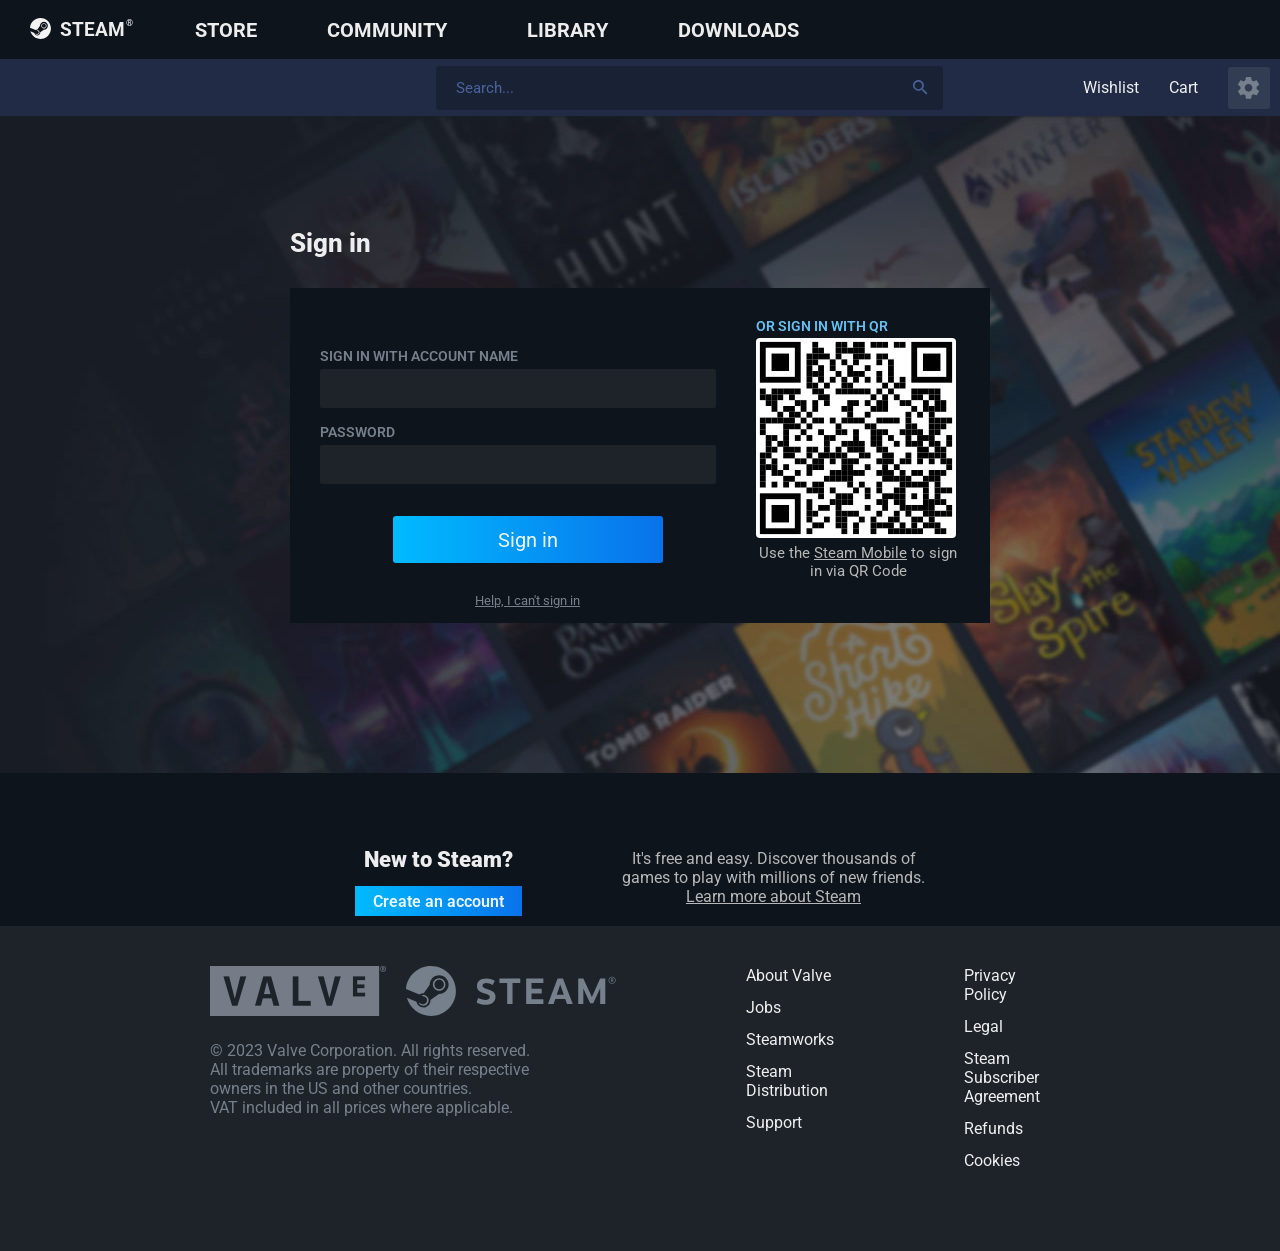
==== steam_sign-in/steam_sign-in.html @ d7ae03c8 "Add files via upload" ====
<!DOCTYPE html>
<html lang="en">

<head>
    <meta charset="UTF-8">
    <meta name="viewport" content="width=device-width, initial-scale=1.0">
    <title>Document</title>
    <link rel="stylesheet" href="/steam_sign-in/css/steam_sign-in.css">
</head>

<body>
    <header class="steam__header">
        <!-- Header up -->
        <div class="header__up">
            <!-- Header logo -->
            <div class="header__logo">
                <img src="/img/header/logo/logo-steam.svg" alt="steam-logo" class="header__logo-img">
                <p class="header__logo-name">STEAM</p>
                <p class="header__logo-name-r">®</p>
            </div>
            <!-- Header Nav -->
            <nav class="header__nav">
                <ul class="header__nav-list">
                    <ol class="header__link"><a href="#" class="header__link-item header__link-store">Store</a></ol>
                    <ol class="header__link"><a href="#" class="header__link-item header__link-community">Community</a>
                    </ol>
                    <ol class="header__link"><a href="#" class="header__link-item header__link-name">XXXXXX</a></ol>
                    <ol class="header__link"><a href="#" class="header__link-item header__link-library">Library</a></ol>
                    <ol class="header__link"><a href="#" class="header__link-item header__link-download">Downloads</a>
                    </ol>
                </ul>
            </nav>
            <!-- Header Acc -->
            <div class="header__acc-group">
                <div class="header__acc">
                    <img src="/img/header/avatar/ava_1.png" alt="" class="header__acc-image">
                    <a class="header__acc-name" href="/steam_registration/steam_registration.html">Login</a>
                    <p class="header__acc-balance">$5.46</p>
                    <img src="/img/header/acc group/vector-down.svg" alt="" class="header__acc-down">
                </div>
            </div>
            <div class="header__help-and-view">
                <a href="#" class="header__help">Help</a>
                <a href="#" class="header__view">View <img src="/img/header/acc group/vector-down-ser.svg" alt=""></a>
            </div>
        </div>
        <!-- Header down -->
        <div class="header__down">
            <!-- Header search -->
            <form class="header__search-form">
                <input type="text" placeholder="Search..." class="headre__store-search">
                <img src="img/header/serch and options/search.svg" alt="loupe" class="headre__store-search-loupe">
            </form>
            <!-- Header options -->
            <div class="header__options">
                <a href="/steam_registration/steam_registration.html" class="header__options-group">Wishlist</a>
                <a href="/steam_registration/steam_registration.html" class="header__options-group">Cart</a>
                <a href="#" class="header__options-button"><img src="./img/header/serch and options/options.svg"
                        alt="options" class="header__options-image"></a>
            </div>
        </div>
    </header>
    <!-- Main -->
    <main class="main__reg_steam">

        <div class="main__login_group">
            <p class="main__login_menu-title">Sign in</p>
            <div class="main__login_menu">
                <form class="main__login_sign_group">
                    <div class="zaglushka">
                        <label for="login" class="main__login_sign_label" id="login">Sign in with
                            account name</label>
                        <input type="text" name="login" class="main__login_sign_input main__login_sign_label-name">
                    </div>
                    <div class="zaglushka">
                        <label for="password" class="main__login_sign_label" id="password">password</label>
                        <input type="password" name="password" class="main__login_sign_input main__login_sign_label-password">
                    </div>
                    <div class="zaglushka_2">
                        <div class="aliha">Please check your password and account name and try again.</div>
                    </div>
                    <button type="button" onclick="Vivaarium()" class="main__login_sign_button">Sign in</button>
                    <a href="#" class="main__login_sign_help">Help, I can't sign in</a>
                </form>
                <div class="main__login_sign_qr-code-group">
                    <p class="main__login_sign_qr-code-title">Or sign in with QR</p>
                    <img src="img/main/qr-code/qrcode.svg" alt=""
                        class="main__login_sign_qr-code-image">
                    <p class="main__login_sign_qr-code-text">Use the <a href="#"
                            class="main__login_sign_qr-code-text-a">Steam Mobile</a> to sign in via QR Code</p>
                </div>
            </div>
        </div>
        <div class="main__reg_menu">
            <div class="main__reg-group">
                <p class="main__reg-title">New to Steam?</p>
                <a href="/steam_create/steam_create.html"><button class="main__reg-button">Create an account</button></a>
            </div>
            <p class="main__reg_menu-text">It's free and easy. Discover thousands of <br> games to play with millions of new
                friends. <br> <a href="" class="main__reg_menu-text-a">Learn more about Steam</a> </p>
        </div>
    </main>
    <!-- Footer -->
    <footer class="steam__footer">
        <div class="footer__logo-group">
            <div class="footer__logo-image-group">
                <img src="/img/footer/valve_log.svg" alt="">
                <img src="/img/footer/steam_logo.svg" alt="">
            </div>
            <p class="footer__logo-text">© 2023 Valve Corporation. All rights reserved. <br> All trademarks are property
                of
                their respective <br> owners in the US and other countries. <br>
                VAT included in all prices where applicable.</p>
        </div>
        <ul class="footer__links">
            <ol><a href="#" class="footer__link">About Valve</a></ol>
            <ol><a href="#" class="footer__link">Jobs</a></ol>
            <ol><a href="#" class="footer__link">Steamworks</a></ol>
            <ol><a href="#" class="footer__link">Steam Distribution</a></ol>
            <ol><a href="#" class="footer__link">Support</a></ol>
        </ul>
        <ul class="footer__links">
            <ol><a href="#" class="footer__link">Privacy Policy</a></ol>
            <ol><a href="#" class="footer__link">Legal</a></ol>
            <ol><a href="#" class="footer__link">Steam Subscriber Agreement</a></ol>
            <ol><a href="#" class="footer__link">Refunds</a></ol>
            <ol><a href="#" class="footer__link">Cookies</a></ol>
        </ul>
        <div class="footer__mesage">
            <a href="#" class="footer__link-facebook"><img src="/img/footer/facebook_logo.svg" alt=""></a>
            <a href="#" class="footer__link-twitter"><img src="/img/footer/twitter_logo.svg" alt=""></a>
        </div>
    </footer>
</body>
<script src="/steam_sign-in/js/js.js"></script>
</html>
---- steam_sign-in/css/steam_sign-in.css ----
@import url('https://fonts.googleapis.com/css2?family=Roboto:ital,wght@0,100..900;1,100..900&display=swap');

* {
    margin: 0;
    padding: 0;
    box-sizing: border-box;
    font-family: "Roboto", sans-serif;
    scrollbar-width: none;
}

body {
    background-color: #202A3B;

}

/* Header */

/* Header up */
.header__up {
    width: 100%;
    height: 59px;
    display: flex;
    padding: 0px 30px;
    background-color: #0E141B;
    align-items: center;

}

/* Header Logo */
.header__logo {
    display: flex;
    align-items: start;
    color: rgba(255, 255, 255, 0.925);
    gap: 9px;
    position: relative;
}

.header__logo-img {
    width: 21px;
    height: 21px;
}

.header__logo-name {
    font-size: 19px;
    font-weight: 700;
}

.header__logo-name-r {
    font-size: 9px;
    position: absolute;
    margin-left: 96px;
}

/* Header Nav */
.header__nav-list {
    display: flex;
    gap: 70px;
    margin-left: 70px;
}

.header__link-item {
    font-size: 20px;
    font-weight: 700;
    color: rgba(255, 255, 255, 0.925);
    text-decoration: none;
    text-transform: uppercase;
}


/* Header Acc */
.header__acc-name {
    text-decoration: none;
}

.header__acc-balance {
    display: none;
}

.header__acc-down {
    display: none;
}

.header__acc-image {
    display: none;
}








.header__acc-group {
    display: flex;
    gap: 20px;
    margin-left: 720px;
    position: relative;
}

.header__acc-people {
    background-color: #1E2329;
    padding: 8px 16.5px;
    border-radius: 5px;
    display: flex;
    align-items: center;
}

.header__acc-notifications {
    background-color: #1E2329;
    padding: 8px 19.99px;
    border-radius: 5px;
    display: flex;
    align-items: center;
}

.header__acc-notifications-numbers {
    width: 18px;
    height: 18px;
    background-color: #66C0F4;
    position: absolute;
    border-radius: 100px;
    display: flex;
    align-items: center;
    justify-content: center;
    margin-left: 118px;
    margin-top: -3px;
    pointer-events: none;
}

.header__acc {

    border-radius: 5px;
    padding: 0px 8px 0px 4px;
    gap: 8px;
    display: flex;
    align-items: center;

}

.header__acc-name {
    font-size: 14px;
    color: rgba(255, 255, 255, 0.925);
}

.header__link-name {
    display: none;
}

.header__link-community {
    margin-right: -60px;
}

.header__acc-balance {
    color: #76808C;
}

.header__help-and-view {
    display: flex;
    margin-left: 20px;
    gap: 15px;
}

.header__help {
    text-decoration: none;
    color: #76808C;
}

.header__view {
    text-decoration: none;
    color: #76808C;
}

/* Header down */
.header__down {
    height: 57px;
    width: 100%;
    background-color: #212B45;
    display: flex;
    align-items: center;
    padding: 10px;
    justify-content: end;
    gap: 140px;
}

/* Header nav */
.header__store-list {
    display: flex;
    align-items: center;
    gap: 50px;
}

.header__store-item {
    text-decoration: none;
    color: rgba(255, 255, 255, 0.925);
    font-weight: 300;
    border-radius: 3px;
    font-size: 17px;
}

.header__store-home {
    padding: 12.5px 29px;
    background-color: #4B619B;
}

/* Header Search */
.header__search-form {
    position: relative;
}

.headre__store-search {
    width: 507px;
    height: 44px;
    border: none;
    border-radius: 3px;
    background-color: #0e141b62;
    padding: 0px 20px;
    font-size: 15px;
    color: rgba(255, 255, 255, 0.925);
    outline: none;

}

.headre__store-search::placeholder {
    color: #4B619B;
}

.headre__store-search-loupe {
    position: absolute;
    margin-left: -30px;
    margin-top: 14px;
}

/* Header options */
.header__options {
    display: flex;
    align-items: center;
    gap: 30px;
}

.header__options-group {
    color: rgba(255, 255, 255, 0.925);
    text-decoration: none;
}

.header__options-button {
    padding: 10px;
    background-color: #76808c31;
    display: flex;
    align-items: center;
    border-radius: 3px;
}

/* Main */
.main__reg_steam {
    width: 100%;
    height: 810px;
    background-image: url("/steam_sign-in/img/main/bakcground/image.png");
    display: flex;
    align-items: center;
    justify-content: end;
    gap: 150px;
    flex-direction: column;
}

.main__login_menu {
    width: 700px;
    height: 335px;
    background-color: #0e141b;
    padding: 30px;
    display: flex;
}

.main__login_sign_qr-code-image {
    width: 200px;
    border-radius: 4px;
    height: 200px;
}

.main__reg_menu {
    width: 100%;
    height: 153px;
    background-color: #0e141b;

}

.main__login_sign_qr-code-group {
    width: 100%;
    height: 200px;
    display: flex;
    flex-direction: column;
    margin-left: 40px;
}

.main__login_sign_qr-code-title {
    font-size: 14px;
    text-transform: uppercase;
    color: #66C0F4;
    font-weight: 600;
    margin-bottom: 4px;
}

.main__login_sign_qr-code-text {
    margin-top: 6px;
    font-size: 15px;
    text-align: center;
    color: rgba(197, 197, 197, 0.925);
}

.main__login_sign_qr-code-text-a {
    color: rgba(197, 197, 197, 0.925);
}

.main__login_menu-title {
    color: rgba(255, 255, 255, 0.925);
    font-size: 26px;
    font-weight: 800;
    position: absolute;
    margin-top: -60px;
}

.main__login_group {
    height: 335px;
    position: relative;
}

/* Sign menu */
.main__login_sign_group {
    display: flex;
    flex-direction: column;
    align-items: start;
    justify-content: center;
    gap: 16px;
}

.main__login_sign_input {
    width: 396px;
    height: 39px;
    border: none;
    border-radius: 2px;
    background-color: #1E2329;
    outline: none;
    padding-left: 10px;
    color: rgba(255, 255, 255, 0.925);
}

.main__login_sign_checkbox-name {
    color: #76808C;
}

.main__login_sign_checkbox {
    background-color: #1E2329;
    outline: none;
}

.main__login_sign_checkbox {
    width: 20px;
    height: 20px;
}

.main__login_sign_label {
    font-size: 14px;
    text-transform: uppercase;
    color: #76808C;
    font-weight: 600;
}

.zaglushka {
    display: flex;
    flex-direction: column;
    gap: 5px;
}

.zaglushka_2 {
    display: flex;
    gap: 10px;
}

.main__login_sign_label-name {
    color: #66C0F4;
}

.main__login_sign_button {
    width: 270px;
    height: 47px;
    margin-left: 73px;
    background: linear-gradient(90deg, rgba(0, 187, 255, 1) 0%, rgba(9, 114, 235, 1) 100%);
    border: none;
    border-radius: 3px;
    color: rgba(255, 255, 255, 0.925);
    font-size: 20px;
}

.main__login_sign_help {
    color: #76808C;
    font-size: 13px;
    margin-left: 155px;
    position: absolute;
    margin-top: 290px;
}

.main__reg_menu {
    display: flex;
    justify-content: center;
    align-items: end;
    padding: 10px;
    gap: 100px;
}

.main__reg-title {
    font-size: 22px;
    font-weight: 900;
    color: rgba(255, 255, 255, 0.925);
}

.main__reg-button {
    width: 167px;
    height: 30px;
    background: linear-gradient(90deg, rgba(0, 187, 255, 1) 0%, rgba(9, 114, 235, 1) 100%);
    border: none;
    color: rgba(255, 255, 255, 0.925);
    font-size: 16px;
    font-weight: 600;
}

.main__reg-group {
    display: flex;
    flex-direction: column;
    align-items: center;
    gap: 14px;
}

.main__reg_menu-text {
    font-size: 16px;
    color: rgba(197, 197, 197, 0.925);
    text-align: center;
    margin-bottom: 10px;

}

.main__reg_menu-text-a {
    color: rgba(197, 197, 197, 0.925);
}
.aliha {
display: none;
}
.aliha-activ {
    color: red;
    font-size: 13px;
    margin-left: 20px;
    display: flex;

}

/* Footer */
.steam__footer {
    width: 100%;
    height: 325px;
    background-color: #1E2329;
    padding: 40px 210px;
    display: flex;
    gap: 130px;
}

.footer__logo-text {
    color: #76808C;
    font-size: 16px;
}

.footer__logo-image-group {
    display: flex;
    gap: 20px;
}

.footer__logo-group {
    display: flex;
    flex-direction: column;
    gap: 25px;
}

.footer__links {

    display: flex;
    flex-direction: column;
    gap: 13px;
}

.footer__link {
    text-decoration: none;
    color: rgba(255, 255, 255, 0.925);
    font-size: 16px;
}

.footer__mesage {
    display: flex;
    gap: 10px;
    align-items: start;
    margin-left: 180px;
}
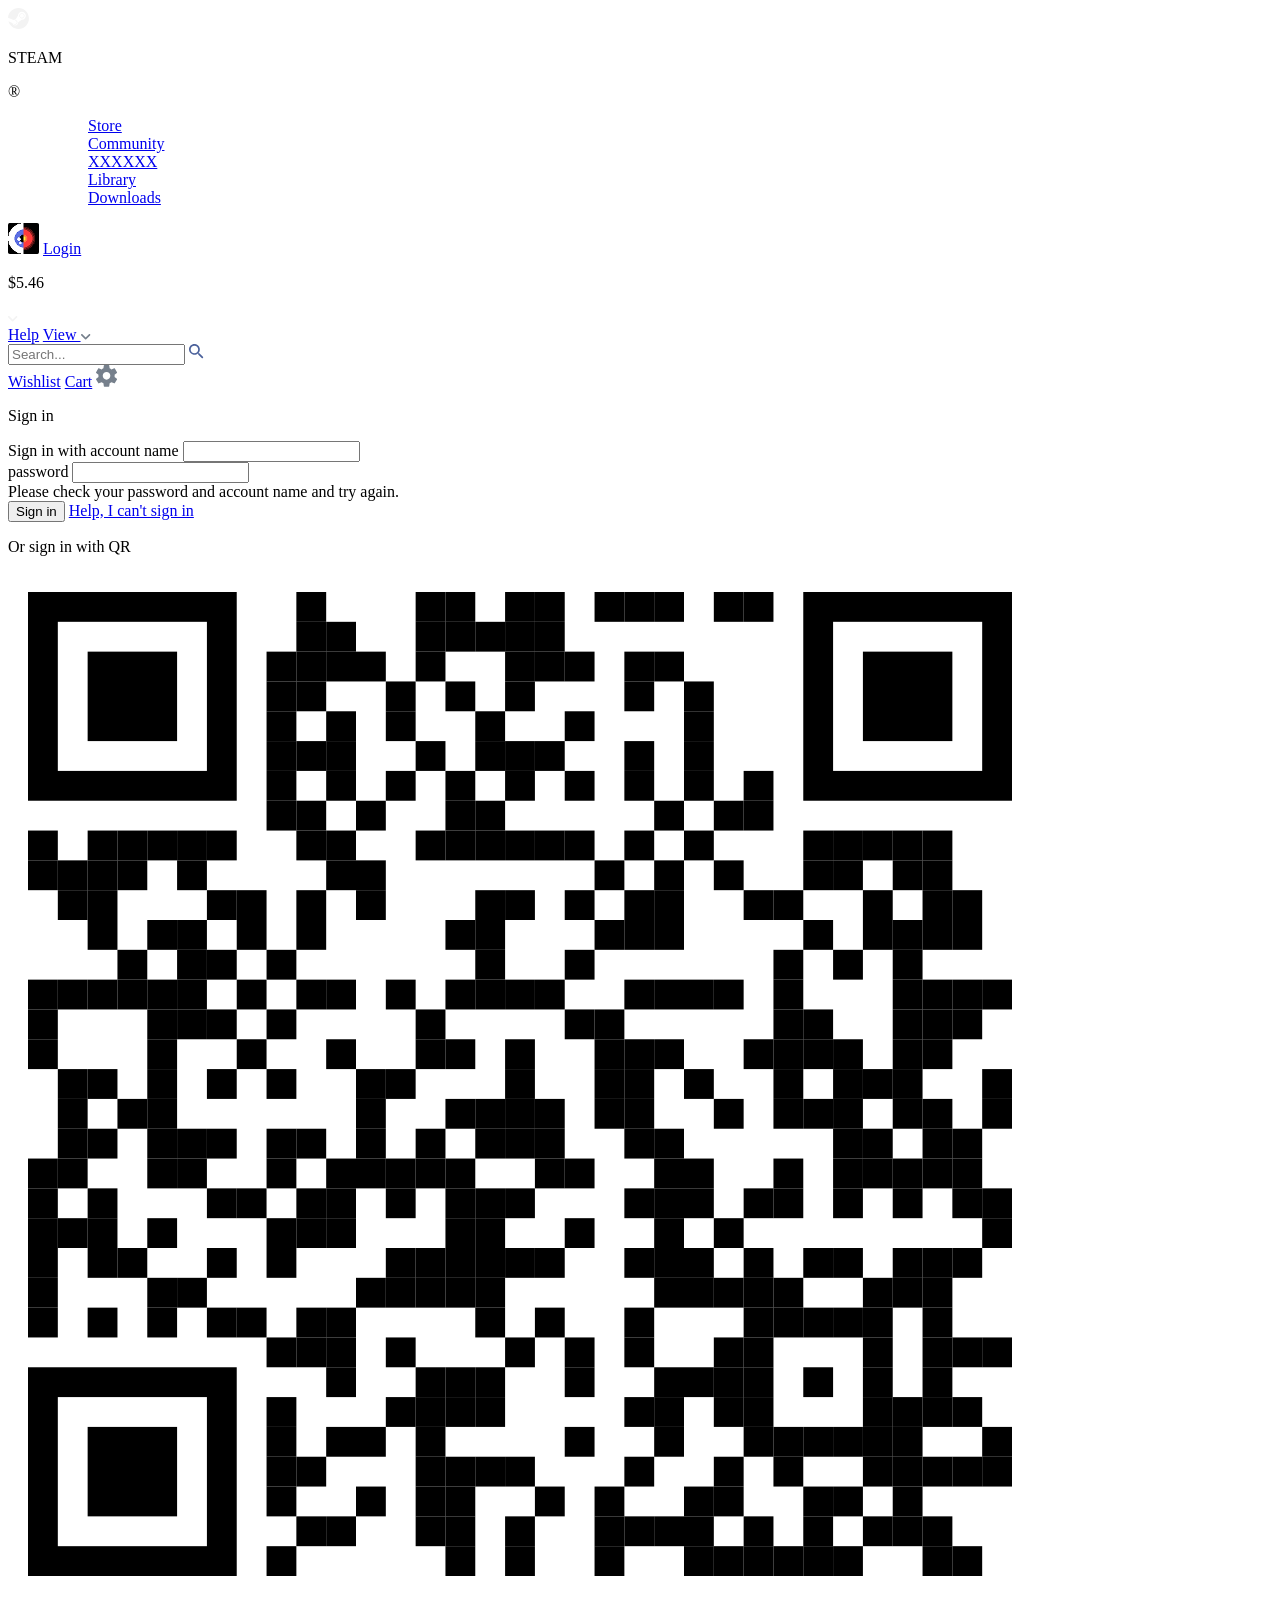
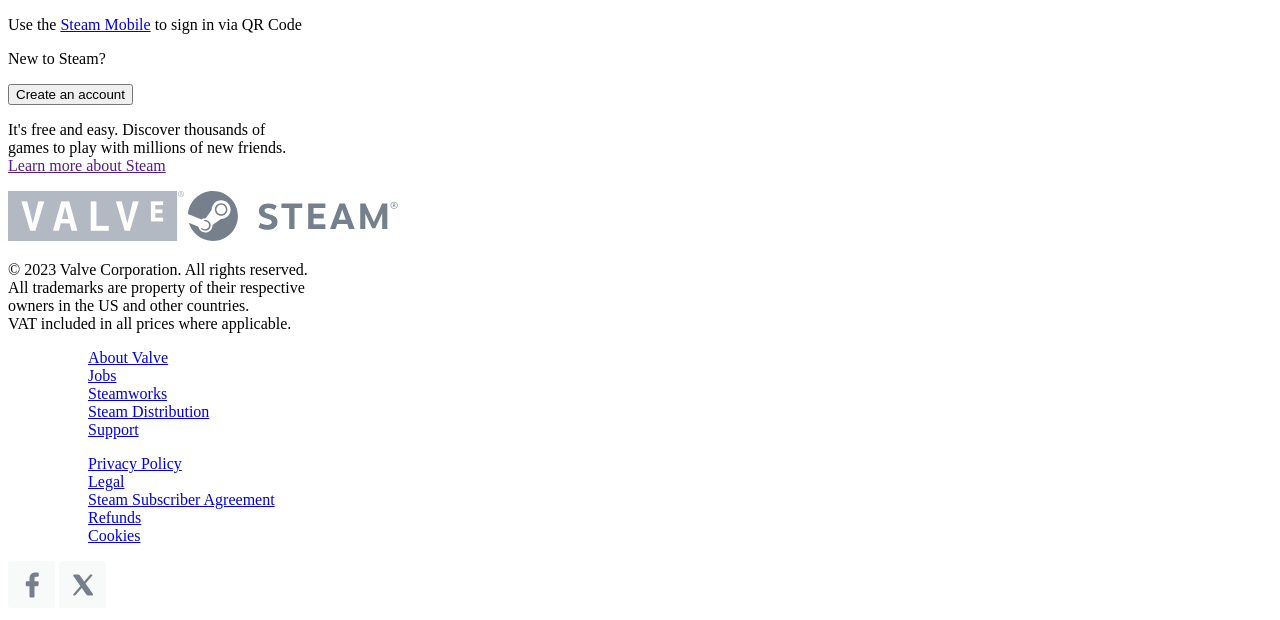
==== commit 0c31d878: "Update steam_sign-in.html" ====
--- a/steam_sign-in/steam_sign-in.html
+++ b/steam_sign-in/steam_sign-in.html
@@ -5,7 +5,7 @@
     <meta charset="UTF-8">
     <meta name="viewport" content="width=device-width, initial-scale=1.0">
     <title>Document</title>
-    <link rel="stylesheet" href="/steam_sign-in/css/steam_sign-in.css">
+    <link rel="stylesheet" href="./steam_sign-in/css/steam_sign-in.css">
 </head>
 
 <body>
@@ -133,4 +133,4 @@
     </footer>
 </body>
 <script src="/steam_sign-in/js/js.js"></script>
-</html>+</html>
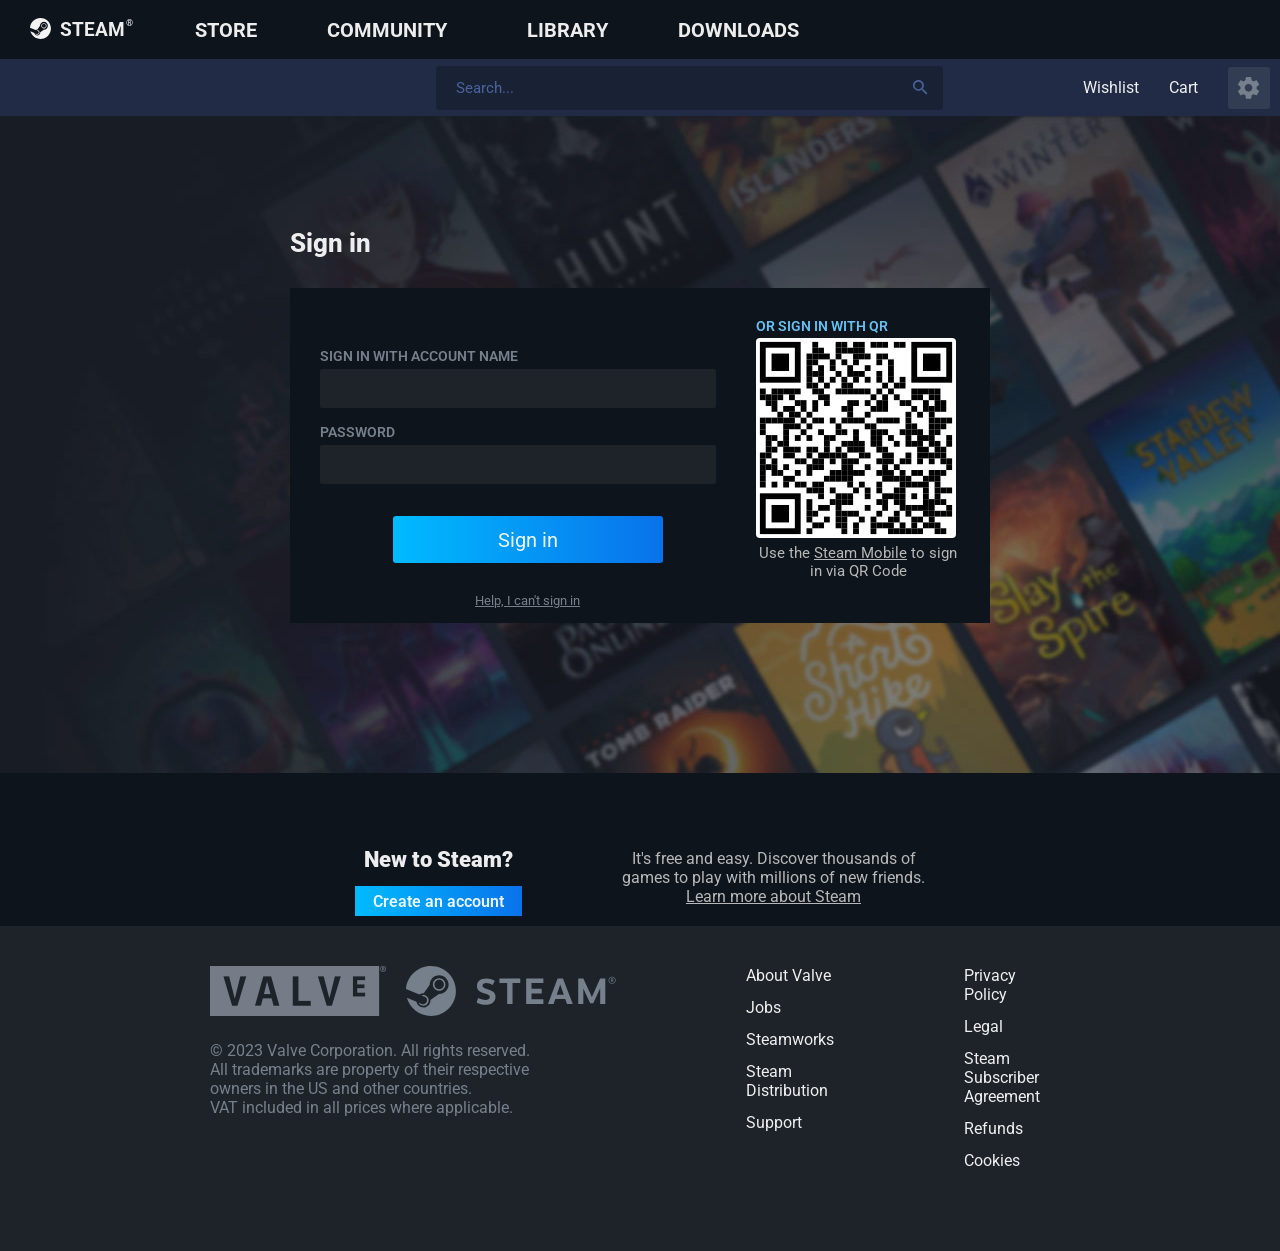
==== commit c8ae58ec: "Update steam_sign-in.html" ====
--- a/steam_sign-in/steam_sign-in.html
+++ b/steam_sign-in/steam_sign-in.html
@@ -5,7 +5,7 @@
     <meta charset="UTF-8">
     <meta name="viewport" content="width=device-width, initial-scale=1.0">
     <title>Document</title>
-    <link rel="stylesheet" href="./steam_sign-in/css/steam_sign-in.css">
+    <link rel="stylesheet" href="./css/steam_sign-in.css">
 </head>
 
 <body>
--- a/steam_sign-in/css/steam_sign-in.css
+++ b/steam_sign-in/css/steam_sign-in.css
@@ -0,0 +1,499 @@
+@import url('https://fonts.googleapis.com/css2?family=Roboto:ital,wght@0,100..900;1,100..900&display=swap');
+
+* {
+    margin: 0;
+    padding: 0;
+    box-sizing: border-box;
+    font-family: "Roboto", sans-serif;
+    scrollbar-width: none;
+}
+
+body {
+    background-color: #202A3B;
+
+}
+
+/* Header */
+
+/* Header up */
+.header__up {
+    width: 100%;
+    height: 59px;
+    display: flex;
+    padding: 0px 30px;
+    background-color: #0E141B;
+    align-items: center;
+
+}
+
+/* Header Logo */
+.header__logo {
+    display: flex;
+    align-items: start;
+    color: rgba(255, 255, 255, 0.925);
+    gap: 9px;
+    position: relative;
+}
+
+.header__logo-img {
+    width: 21px;
+    height: 21px;
+}
+
+.header__logo-name {
+    font-size: 19px;
+    font-weight: 700;
+}
+
+.header__logo-name-r {
+    font-size: 9px;
+    position: absolute;
+    margin-left: 96px;
+}
+
+/* Header Nav */
+.header__nav-list {
+    display: flex;
+    gap: 70px;
+    margin-left: 70px;
+}
+
+.header__link-item {
+    font-size: 20px;
+    font-weight: 700;
+    color: rgba(255, 255, 255, 0.925);
+    text-decoration: none;
+    text-transform: uppercase;
+}
+
+
+/* Header Acc */
+.header__acc-name {
+    text-decoration: none;
+}
+
+.header__acc-balance {
+    display: none;
+}
+
+.header__acc-down {
+    display: none;
+}
+
+.header__acc-image {
+    display: none;
+}
+
+
+
+
+
+
+
+
+.header__acc-group {
+    display: flex;
+    gap: 20px;
+    margin-left: 720px;
+    position: relative;
+}
+
+.header__acc-people {
+    background-color: #1E2329;
+    padding: 8px 16.5px;
+    border-radius: 5px;
+    display: flex;
+    align-items: center;
+}
+
+.header__acc-notifications {
+    background-color: #1E2329;
+    padding: 8px 19.99px;
+    border-radius: 5px;
+    display: flex;
+    align-items: center;
+}
+
+.header__acc-notifications-numbers {
+    width: 18px;
+    height: 18px;
+    background-color: #66C0F4;
+    position: absolute;
+    border-radius: 100px;
+    display: flex;
+    align-items: center;
+    justify-content: center;
+    margin-left: 118px;
+    margin-top: -3px;
+    pointer-events: none;
+}
+
+.header__acc {
+
+    border-radius: 5px;
+    padding: 0px 8px 0px 4px;
+    gap: 8px;
+    display: flex;
+    align-items: center;
+
+}
+
+.header__acc-name {
+    font-size: 14px;
+    color: rgba(255, 255, 255, 0.925);
+}
+
+.header__link-name {
+    display: none;
+}
+
+.header__link-community {
+    margin-right: -60px;
+}
+
+.header__acc-balance {
+    color: #76808C;
+}
+
+.header__help-and-view {
+    display: flex;
+    margin-left: 20px;
+    gap: 15px;
+}
+
+.header__help {
+    text-decoration: none;
+    color: #76808C;
+}
+
+.header__view {
+    text-decoration: none;
+    color: #76808C;
+}
+
+/* Header down */
+.header__down {
+    height: 57px;
+    width: 100%;
+    background-color: #212B45;
+    display: flex;
+    align-items: center;
+    padding: 10px;
+    justify-content: end;
+    gap: 140px;
+}
+
+/* Header nav */
+.header__store-list {
+    display: flex;
+    align-items: center;
+    gap: 50px;
+}
+
+.header__store-item {
+    text-decoration: none;
+    color: rgba(255, 255, 255, 0.925);
+    font-weight: 300;
+    border-radius: 3px;
+    font-size: 17px;
+}
+
+.header__store-home {
+    padding: 12.5px 29px;
+    background-color: #4B619B;
+}
+
+/* Header Search */
+.header__search-form {
+    position: relative;
+}
+
+.headre__store-search {
+    width: 507px;
+    height: 44px;
+    border: none;
+    border-radius: 3px;
+    background-color: #0e141b62;
+    padding: 0px 20px;
+    font-size: 15px;
+    color: rgba(255, 255, 255, 0.925);
+    outline: none;
+
+}
+
+.headre__store-search::placeholder {
+    color: #4B619B;
+}
+
+.headre__store-search-loupe {
+    position: absolute;
+    margin-left: -30px;
+    margin-top: 14px;
+}
+
+/* Header options */
+.header__options {
+    display: flex;
+    align-items: center;
+    gap: 30px;
+}
+
+.header__options-group {
+    color: rgba(255, 255, 255, 0.925);
+    text-decoration: none;
+}
+
+.header__options-button {
+    padding: 10px;
+    background-color: #76808c31;
+    display: flex;
+    align-items: center;
+    border-radius: 3px;
+}
+
+/* Main */
+.main__reg_steam {
+    width: 100%;
+    height: 810px;
+    background-image: url("/steam_sign-in/img/main/bakcground/image.png");
+    display: flex;
+    align-items: center;
+    justify-content: end;
+    gap: 150px;
+    flex-direction: column;
+}
+
+.main__login_menu {
+    width: 700px;
+    height: 335px;
+    background-color: #0e141b;
+    padding: 30px;
+    display: flex;
+}
+
+.main__login_sign_qr-code-image {
+    width: 200px;
+    border-radius: 4px;
+    height: 200px;
+}
+
+.main__reg_menu {
+    width: 100%;
+    height: 153px;
+    background-color: #0e141b;
+
+}
+
+.main__login_sign_qr-code-group {
+    width: 100%;
+    height: 200px;
+    display: flex;
+    flex-direction: column;
+    margin-left: 40px;
+}
+
+.main__login_sign_qr-code-title {
+    font-size: 14px;
+    text-transform: uppercase;
+    color: #66C0F4;
+    font-weight: 600;
+    margin-bottom: 4px;
+}
+
+.main__login_sign_qr-code-text {
+    margin-top: 6px;
+    font-size: 15px;
+    text-align: center;
+    color: rgba(197, 197, 197, 0.925);
+}
+
+.main__login_sign_qr-code-text-a {
+    color: rgba(197, 197, 197, 0.925);
+}
+
+.main__login_menu-title {
+    color: rgba(255, 255, 255, 0.925);
+    font-size: 26px;
+    font-weight: 800;
+    position: absolute;
+    margin-top: -60px;
+}
+
+.main__login_group {
+    height: 335px;
+    position: relative;
+}
+
+/* Sign menu */
+.main__login_sign_group {
+    display: flex;
+    flex-direction: column;
+    align-items: start;
+    justify-content: center;
+    gap: 16px;
+}
+
+.main__login_sign_input {
+    width: 396px;
+    height: 39px;
+    border: none;
+    border-radius: 2px;
+    background-color: #1E2329;
+    outline: none;
+    padding-left: 10px;
+    color: rgba(255, 255, 255, 0.925);
+}
+
+.main__login_sign_checkbox-name {
+    color: #76808C;
+}
+
+.main__login_sign_checkbox {
+    background-color: #1E2329;
+    outline: none;
+}
+
+.main__login_sign_checkbox {
+    width: 20px;
+    height: 20px;
+}
+
+.main__login_sign_label {
+    font-size: 14px;
+    text-transform: uppercase;
+    color: #76808C;
+    font-weight: 600;
+}
+
+.zaglushka {
+    display: flex;
+    flex-direction: column;
+    gap: 5px;
+}
+
+.zaglushka_2 {
+    display: flex;
+    gap: 10px;
+}
+
+.main__login_sign_label-name {
+    color: #66C0F4;
+}
+
+.main__login_sign_button {
+    width: 270px;
+    height: 47px;
+    margin-left: 73px;
+    background: linear-gradient(90deg, rgba(0, 187, 255, 1) 0%, rgba(9, 114, 235, 1) 100%);
+    border: none;
+    border-radius: 3px;
+    color: rgba(255, 255, 255, 0.925);
+    font-size: 20px;
+}
+
+.main__login_sign_help {
+    color: #76808C;
+    font-size: 13px;
+    margin-left: 155px;
+    position: absolute;
+    margin-top: 290px;
+}
+
+.main__reg_menu {
+    display: flex;
+    justify-content: center;
+    align-items: end;
+    padding: 10px;
+    gap: 100px;
+}
+
+.main__reg-title {
+    font-size: 22px;
+    font-weight: 900;
+    color: rgba(255, 255, 255, 0.925);
+}
+
+.main__reg-button {
+    width: 167px;
+    height: 30px;
+    background: linear-gradient(90deg, rgba(0, 187, 255, 1) 0%, rgba(9, 114, 235, 1) 100%);
+    border: none;
+    color: rgba(255, 255, 255, 0.925);
+    font-size: 16px;
+    font-weight: 600;
+}
+
+.main__reg-group {
+    display: flex;
+    flex-direction: column;
+    align-items: center;
+    gap: 14px;
+}
+
+.main__reg_menu-text {
+    font-size: 16px;
+    color: rgba(197, 197, 197, 0.925);
+    text-align: center;
+    margin-bottom: 10px;
+
+}
+
+.main__reg_menu-text-a {
+    color: rgba(197, 197, 197, 0.925);
+}
+.aliha {
+display: none;
+}
+.aliha-activ {
+    color: red;
+    font-size: 13px;
+    margin-left: 20px;
+    display: flex;
+
+}
+
+/* Footer */
+.steam__footer {
+    width: 100%;
+    height: 325px;
+    background-color: #1E2329;
+    padding: 40px 210px;
+    display: flex;
+    gap: 130px;
+}
+
+.footer__logo-text {
+    color: #76808C;
+    font-size: 16px;
+}
+
+.footer__logo-image-group {
+    display: flex;
+    gap: 20px;
+}
+
+.footer__logo-group {
+    display: flex;
+    flex-direction: column;
+    gap: 25px;
+}
+
+.footer__links {
+
+    display: flex;
+    flex-direction: column;
+    gap: 13px;
+}
+
+.footer__link {
+    text-decoration: none;
+    color: rgba(255, 255, 255, 0.925);
+    font-size: 16px;
+}
+
+.footer__mesage {
+    display: flex;
+    gap: 10px;
+    align-items: start;
+    margin-left: 180px;
+}
